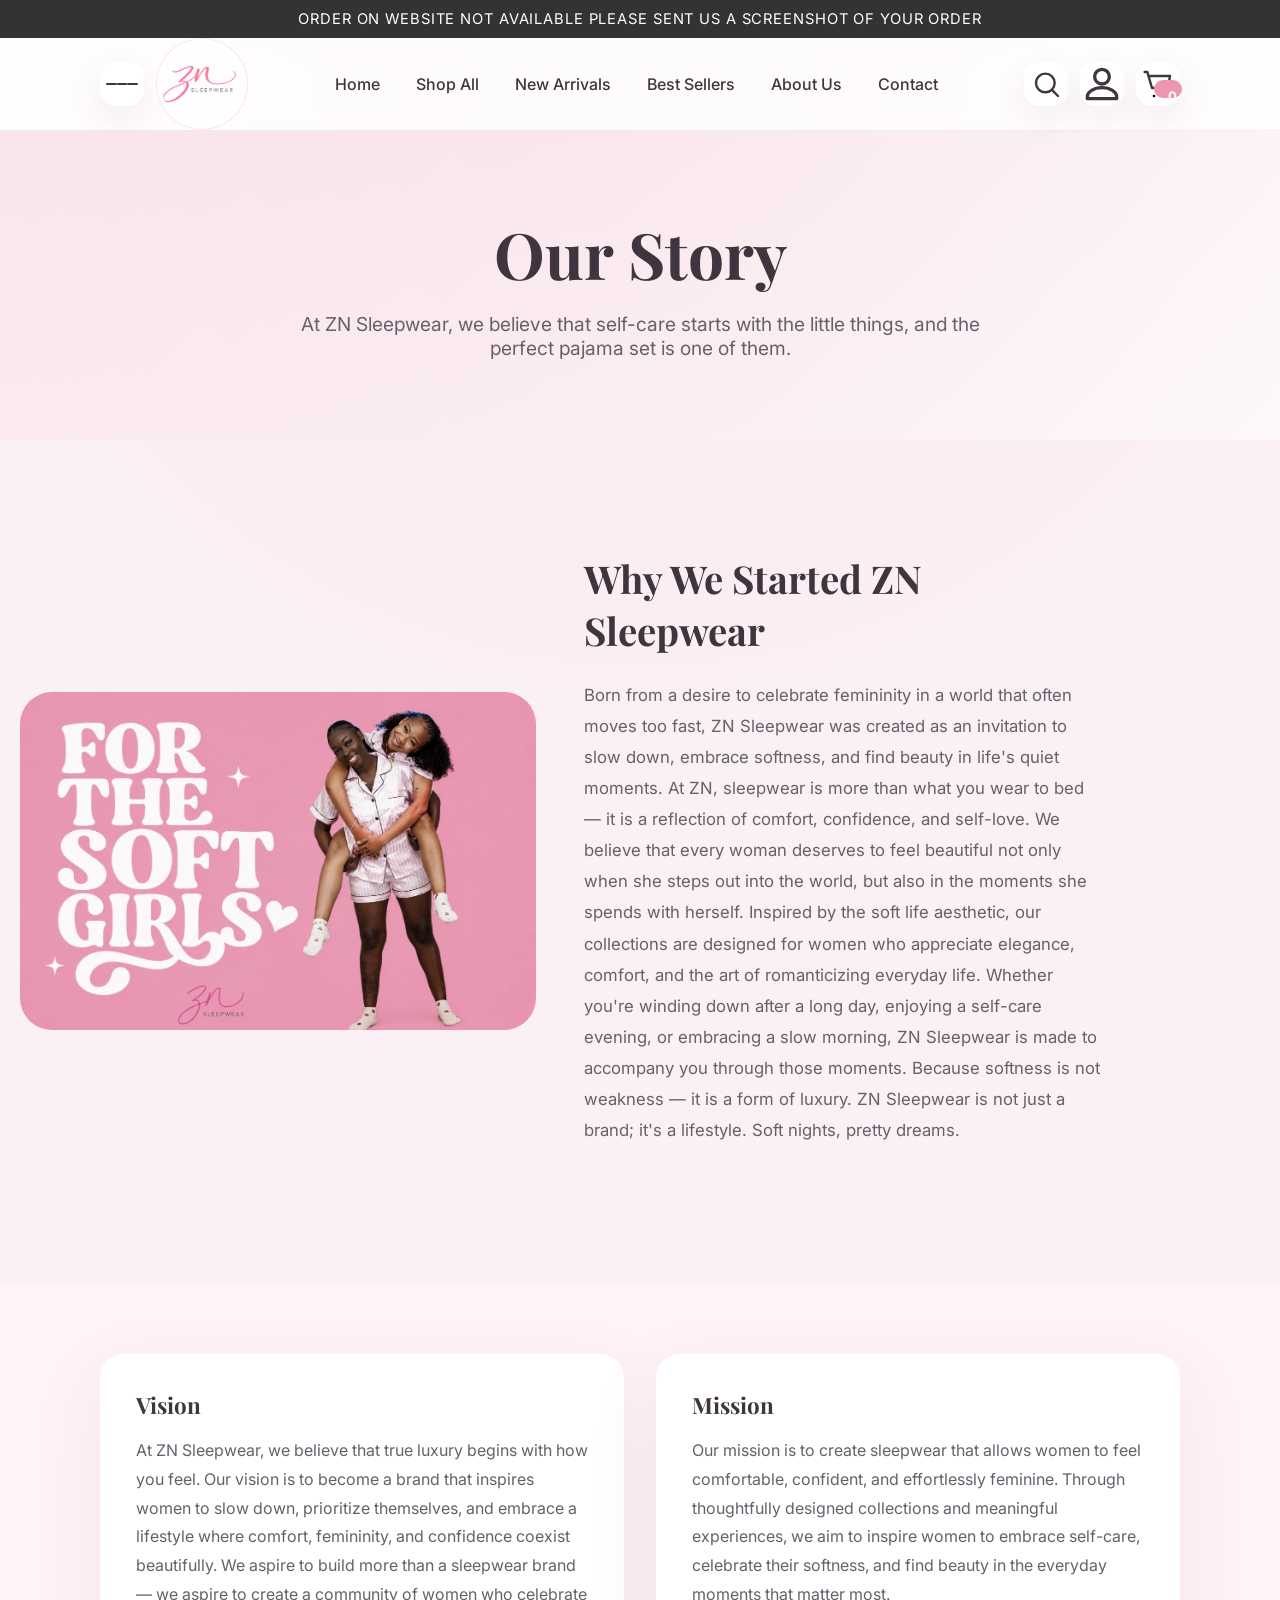
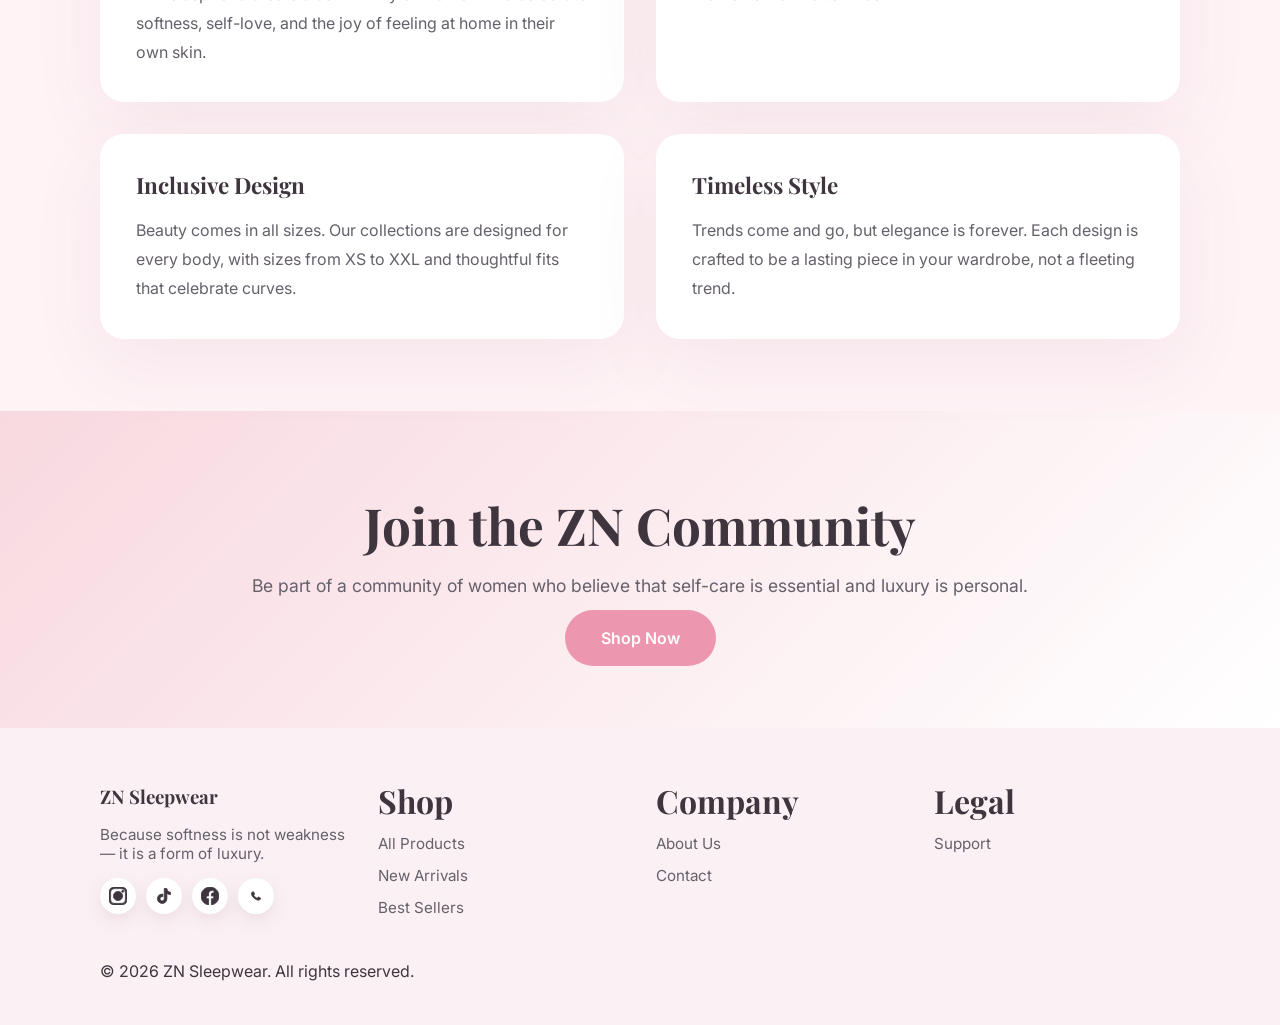
==== about.html @ 2f34e1ad "znsleepwear website" ====
<!doctype html>
<html lang="en">
<head>
  <meta charset="utf-8" />
  <meta name="viewport" content="width=device-width, initial-scale=1" />
  <meta name="description" content="Learn about ZN Sleepwear - luxury sleepwear brand dedicated to comfort, quality, and sustainability." />
  <title>About Us | ZN Sleepwear</title>
  <link rel="preconnect" href="https://fonts.googleapis.com" />
  <link rel="preconnect" href="https://fonts.gstatic.com" crossorigin />
  <link href="https://fonts.googleapis.com/css2?family=Inter:wght@400;500;600;700;800&family=Playfair+Display:wght@500;600;700&display=swap" rel="stylesheet" />
  <link rel="stylesheet" href="css/style.css" />
</head>
<body>
  <div class="announcement-bar">ORDER ON WEBSITE NOT AVAILABLE PLEASE SENT US A SCREENSHOT OF YOUR ORDER</div>

  <header class="site-header" id="header">
    <div class="container header-inner">
      <button class="icon-btn nav-toggle" id="navToggle" aria-label="Open menu">
        <span></span>
        <span></span>
        <span></span>
      </button>

      <a class="brand-link" href="index.html">
        <img class="brand-logo" src="img/our logo.jpg" alt="ZN Sleepwear" />
      </a>

      <nav class="desktop-nav" aria-label="Main navigation">
        <ul>
          <li><a href="index.html">Home</a></li>
          <li><a href="shop.html">Shop All</a></li>
          <li><a href="shop.html?category=new">New Arrivals</a></li>
          <li><a href="shop.html?category=best">Best Sellers</a></li>
          <li><a href="about.html">About Us</a></li>
          <li><a href="contact.html">Contact</a></li>
        </ul>
      </nav>

      <div class="header-actions">
        <button class="icon-btn search-toggle" id="searchToggle" aria-label="Search">
          <svg viewBox="0 0 24 24" aria-hidden="true"><path d="M21 21l-4.35-4.35m1.85-5.45a7 7 0 1 1-14 0 7 7 0 0 1 14 0Z" fill="none" stroke="currentColor" stroke-width="1.8" stroke-linecap="round" stroke-linejoin="round"/></svg>
        </button>
        <a class="icon-btn account-btn" href="#" aria-label="Account">
          <svg viewBox="0 0 24 24" aria-hidden="true"><path d="M12 12a4 4 0 1 0-4-4 4 4 0 0 0 4 4Zm0 2c-4.4 0-8 2.2-8 5v1h16v-1c0-2.8-3.6-5-8-5Z" fill="none" stroke="currentColor" stroke-width="1.8" stroke-linecap="round" stroke-linejoin="round"/></svg>
        </a>
        <button class="icon-btn cart-btn" id="cartToggle" aria-label="Cart">
          <svg viewBox="0 0 24 24" aria-hidden="true"><path d="M6 6h15l-1.5 9h-12L4 3H2" fill="none" stroke="currentColor" stroke-width="1.8" stroke-linecap="round" stroke-linejoin="round"/><circle cx="9" cy="21" r="1"/><circle cx="18" cy="21" r="1"/></svg>
          <span class="badge cart-count" id="cartCount">0</span>
        </button>
      </div>
    </div>

    <nav class="mobile-nav hidden" id="mobileNav">
      <ul>
        <li><a href="index.html">Home</a></li>
        <li><a href="shop.html">Shop All</a></li>
        <li><a href="shop.html?category=new">New Arrivals</a></li>
        <li><a href="shop.html?category=best">Best Sellers</a></li>
        <li><a href="about.html">About Us</a></li>
        <li><a href="contact.html">Contact</a></li>
      </ul>
    </nav>

    <div class="search-panel hidden" id="searchPanel">
      <div class="container search-box">
        <input type="search" id="searchInput" placeholder="Search pajamas, robes, sets..." aria-label="Search" />
        <div id="searchResults" class="search-results hidden"></div>
      </div>
    </div>
  </header>

  <main id="main">
    <section class="page-hero">
      <div class="container">
        <h1>Our Story</h1>
        <p>At ZN Sleepwear, we believe that self-care starts with the little things, and the perfect pajama set is one of them.</p>
      </div>
    </section>

    <section class="section">
      <div class="container about-large-grid">
        <div class="about-large-image">
          <img src="img/pj%20cover.jfif" alt="ZN Sleepwear collection" />
        </div>
        <div class="about-large-copy">
          <h2>Why We Started ZN Sleepwear</h2>
          <p>Born from a desire to celebrate femininity in a world that often moves too fast, ZN Sleepwear was created as an invitation to slow down, embrace softness, and find beauty in life's quiet moments.

At ZN, sleepwear is more than what you wear to bed — it is a reflection of comfort, confidence, and self-love. We believe that every woman deserves to feel beautiful not only when she steps out into the world, but also in the moments she spends with herself.

Inspired by the soft life aesthetic, our collections are designed for women who appreciate elegance, comfort, and the art of romanticizing everyday life. Whether you're winding down after a long day, enjoying a self-care evening, or embracing a slow morning, ZN Sleepwear is made to accompany you through those moments.

Because softness is not weakness — it is a form of luxury.

ZN Sleepwear is not just a brand; it's a lifestyle.

Soft nights, pretty dreams.
</p>
        </div>
      </div>
    </section>

    <section class="section section-alt">
      <div class="container">
        <div class="values-grid">
          <div class="value-card">
            <h3>Vision</h3>
            <p>At ZN Sleepwear, we believe that true luxury begins with how you feel.

Our vision is to become a brand that inspires women to slow down, prioritize themselves, and embrace a lifestyle where comfort, femininity, and confidence coexist beautifully.

We aspire to build more than a sleepwear brand — we aspire to create a community of women who celebrate softness, self-love, and the joy of feeling at home in their own skin.
</p>
          </div>
          <div class="value-card">
            <h3>Mission</h3>
            <p>Our mission is to create sleepwear that allows women to feel comfortable, confident, and effortlessly feminine.

Through thoughtfully designed collections and meaningful experiences, we aim to inspire women to embrace self-care, celebrate their softness, and find beauty in the everyday moments that matter most.</p>
          </div>
          <div class="value-card">
            <h3>Inclusive Design</h3>
            <p>Beauty comes in all sizes. Our collections are designed for every body, with sizes from XS to XXL and thoughtful fits that celebrate curves.</p>
          </div>
          <div class="value-card">
            <h3>Timeless Style</h3>
            <p>Trends come and go, but elegance is forever. Each design is crafted to be a lasting piece in your wardrobe, not a fleeting trend.</p>
          </div>
        </div>
      </div>
    </section>

    <section class="section cta-section">
      <div class="container">
        <h2>Join the ZN Community</h2>
        <p>Be part of a community of women who believe that self-care is essential and luxury is personal.</p>
        <a class="btn btn-primary btn-large" href="shop.html">Shop Now</a>
      </div>
    </section>
  </main>

  <footer class="site-footer">
    <div class="container footer-content">
      <div class="footer-grid">
        <div class="footer-col">
          <h3>ZN Sleepwear</h3>
          <p>Because softness is not weakness — it is a form of luxury.</p>
          <div class="social-links">
            <a href="https://www.instagram.com/znsleepwear.sr?utm_source=qr" target="_blank" rel="noopener noreferrer" aria-label="Instagram">
              <svg viewBox="0 0 24 24" aria-hidden="true"><path d="M12 2.163c3.204 0 3.584.012 4.85.07 3.252.148 4.771 1.691 4.919 4.919.058 1.265.069 1.645.069 4.849 0 3.205-.012 3.584-.069 4.849-.149 3.225-1.664 4.771-4.919 4.919-1.266.057-1.645.069-4.849.069-3.203 0-3.584-.012-4.849-.069-3.26-.149-4.771-1.699-4.919-4.92-.058-1.265-.07-1.644-.07-4.849 0-3.204.013-3.583.07-4.849.149-3.227 1.664-4.771 4.919-4.919 1.266-.057 1.645-.069 4.849-.069zm0-2.163c-3.259 0-3.667.014-4.947.072-4.358.2-6.78 2.618-6.98 6.98-.059 1.281-.073 1.689-.073 4.948 0 3.259.014 3.668.072 4.948.2 4.358 2.618 6.78 6.98 6.98 1.281.058 1.689.072 4.948.072 3.259 0 3.668-.014 4.948-.072 4.354-.2 6.782-2.618 6.979-6.98.059-1.28.073-1.689.073-4.948 0-3.259-.014-3.667-.072-4.947-.196-4.354-2.617-6.78-6.979-6.98-1.281-.059-1.69-.073-4.949-.073z"/><path d="M5.838 12a6.162 6.162 0 1 1 12.324 0 6.162 6.162 0 0 1-12.324 0zM12 16a4 4 0 1 1 0-8 4 4 0 0 1 0 8zm4.965-10.322a1.44 1.44 0 1 1 2.881.001 1.44 1.44 0 0 1-2.881-.001z"/></svg>
            </a>
            <a href="https://www.tiktok.com/@znsleepwear.sr?_r=1&_t=ZS-9739ihKT8hF" target="_blank" rel="noopener noreferrer" aria-label="TikTok">
              <svg viewBox="0 0 24 24" aria-hidden="true"><path d="M19.59 6.69a4.83 4.83 0 0 1-3.77-4.25V2h-3.45v13.67a2.89 2.89 0 0 1-5.1 1.82 2.89 2.89 0 0 1 2.31-4.64 2.88 2.88 0 0 1 .88.13V9.4a6.84 6.84 0 0 0-1-.05A6.33 6.33 0 0 0 5 20.1a6.34 6.34 0 0 0 10.86-4.43v-7a8.16 8.16 0 0 0 4.77 1.52v-3.4a4.85 4.85 0 0 1-.97-.09z"/></svg>
            </a>
            <a href="https://www.facebook.com/share/1GzpDMSLn6/?mibextid=wwXIfr" target="_blank" rel="noopener noreferrer" aria-label="Facebook">
              <svg viewBox="0 0 24 24" aria-hidden="true"><path d="M24 12.073c0-6.627-5.373-12-12-12s-12 5.373-12 12c0 5.99 4.388 10.954 10.125 11.854v-8.385H7.078v-3.47h3.047V9.43c0-3.007 1.792-4.669 4.533-4.669 1.312 0 2.686.235 2.686.235v2.953H15.83c-1.491 0-1.956.925-1.956 1.874v2.25h3.328l-.532 3.47h-2.796v8.385C19.612 23.027 24 18.062 24 12.073z"/></svg>
            </a>
            <a href="https://wa.me/5978715234" target="_blank" rel="noopener noreferrer" aria-label="WhatsApp">
              <svg viewBox="0 0 24 24" aria-hidden="true"><path d="M17.472 14.382c-.297-.149-1.758-.867-2.03-.967-.273-.099-.472-.149-.672.149-.198.297-.767.967-.94 1.166-.173.198-.347.223-.644.075-.297-.149-1.255-.462-2.39-1.475-.883-.788-1.48-1.761-1.653-2.059-.173-.297-.018-.458.13-.606.134-.133.297-.347.446-.52.149-.173.198-.297.298-.495.099-.198.05-.372-.025-.52-.075-.149-.672-1.612-.921-2.212-.242-.579-.487-.5-.672-.51l-.573-.01c-.198 0-.52.075-.792.372s-1.04 1.016-1.04 2.479 1.065 2.876 1.213 3.074c.149.198 2.095 3.2 5.077 4.487.709.306 1.262.489 1.693.626.712.227 1.36.195 1.872.118.572-.085 1.758-.719 2.006-1.413.248-.695.248-1.29.173-1.413-.074-.124-.272-.198-.57-.347z"/></svg>
            </a>
          </div>
        </div>

        <div class="footer-col">
          <h4>Shop</h4>
          <ul>
            <li><a href="shop.html">All Products</a></li>
            <li><a href="shop.html?category=new">New Arrivals</a></li>
            <li><a href="shop.html?category=best">Best Sellers</a></li>
          </ul>
        </div>

        <div class="footer-col">
          <h4>Company</h4>
          <ul>
            <li><a href="about.html">About Us</a></li>
            <li><a href="contact.html">Contact</a></li>
          </ul>
        </div>

        <div class="footer-col">
          <h4>Legal</h4>
          <ul>
            <li><a href="contact.html">Support</a></li>
          </ul>
        </div>
      </div>

      <div class="footer-divider"></div>

      <div class="footer-bottom">
        <p>&copy; 2026 ZN Sleepwear. All rights reserved.</p>
      </div>
    </div>
  </footer>

  <div class="cart-drawer hidden" id="cartDrawer">
    <div class="drawer-header">
      <h2>Your Bag</h2>
      <button class="icon-btn close-cart" id="closeCart" aria-label="Close">
        <svg viewBox="0 0 24 24"><path d="M18 6L6 18M6 6l12 12" stroke="currentColor" stroke-width="2" stroke-linecap="round"/></svg>
      </button>
    </div>
    <div class="drawer-body">
      <div id="cartItemsList" class="cart-items-list"></div>
    </div>
    <div class="drawer-footer">
      <div class="cart-summary">
        <div class="summary-row">
          <span>Subtotal</span>
          <strong id="cartSubtotal">$0.00</strong>
        </div>
        <div class="summary-row">
          <span>Shipping</span>
          <span>Calculated at checkout</span>
        </div>
      </div>
      <button class="btn btn-primary btn-block" id="checkoutBtn">Proceed to Checkout</button>
      <a class="btn btn-outline btn-block" href="shop.html">Continue Shopping</a>
    </div>
  </div>

  <div class="backdrop hidden" id="backdrop"></div>

  <script src="js/app.js" defer></script>
</body>
</html>
---- css/style.css ----
:root {
  --bg: #fbf1f4;
  --surface: #ffffff;
  --surface-soft: #fff3f6;
  --pink: #ed96af;
  --pink-soft: #f8d9e0;
  --gray: #66606b;
  --gray-soft: #a79da6;
  --text: #3f353f;
  --text-light: #5a5461;
  --border: rgba(151, 112, 124, 0.16);
  --shadow: 0 24px 72px rgba(124, 82, 97, 0.08);
  --radius: 28px;
}

* {
  box-sizing: border-box;
}

html {
  scroll-behavior: smooth;
}

body {
  margin: 0;
  font-family: 'Inter', system-ui, sans-serif;
  background: radial-gradient(circle at top, rgba(237, 150, 175, 0.12), transparent 30%), var(--bg);
  color: var(--text);
}

img {
  display: block;
  max-width: 100%;
}

a {
  color: inherit;
  text-decoration: none;
}

button,
input {
  font: inherit;
}

button {
  cursor: pointer;
}

.container {
  max-width: 1120px;
  margin: 0 auto;
  padding: 0 20px;
}

.announcement-bar {
  background: #333333;
  color: #ffffff;
  text-align: center;
  padding: 10px 0;
  font-size: 0.92rem;
  letter-spacing: 0.06em;
}

.site-header {
  position: sticky;
  top: 0;
  z-index: 30;
  background: rgba(255, 255, 255, 0.82);
  backdrop-filter: blur(18px);
  border-bottom: 1px solid rgba(151, 112, 124, 0.12);
}

.header-inner {
  display: flex;
  align-items: center;
  justify-content: space-between;
  gap: 12px;
  min-height: 76px;
}

.brand-link {
  display: inline-flex;
  align-items: center;
}

.brand-logo {
  width: 92px;
  height: auto;
  border-radius: 50%;
  border: 1px solid rgba(237, 150, 175, 0.25);
  padding: 4px;
  background: #fff;
}

.icon-btn {
  position: relative;
  border: none;
  background: rgba(255, 255, 255, 0.9);
  width: 44px;
  height: 44px;
  border-radius: 16px;
  color: var(--text);
  display: inline-flex;
  align-items: center;
  justify-content: center;
  box-shadow: 0 14px 30px rgba(124, 82, 97, 0.08);
  transition: transform 180ms ease, background 180ms ease;
}

.icon-btn:hover,
.icon-btn:focus-visible {
  transform: translateY(-1px);
  background: #fff;
}

.nav-toggle span {
  display: block;
  width: 22px;
  height: 2px;
  background: var(--text);
  border-radius: 999px;
}

.header-actions {
  display: flex;
  align-items: center;
  gap: 12px;
}

.cart-count {
  position: absolute;
  top: 6px;
  right: 6px;
  min-width: 18px;
  height: 18px;
  border-radius: 999px;
  background: var(--pink);
  color: #fff;
  font-size: 0.75rem;
  font-weight: 700;
  display: grid;
  place-items: center;
}

.mobile-nav,
.search-panel {
  background: #fff;
  border-bottom: 1px solid rgba(151, 112, 124, 0.12);
}

.mobile-nav ul,
.footer-grid ul {
  list-style: none;
  margin: 0;
  padding: 0;
}

.mobile-nav li {
  border-top: 1px solid rgba(151, 112, 124, 0.1);
}

.mobile-nav a {
  display: block;
  padding: 18px 20px;
  font-weight: 600;
  color: var(--text);
}

.search-box {
  padding: 18px 0;
}

.search-box input {
  width: 100%;
  border-radius: 16px;
  border: 1px solid rgba(151, 112, 124, 0.18);
  padding: 14px 18px;
  background: #fff;
  color: var(--text);
  box-shadow: inset 0 2px 8px rgba(124, 82, 97, 0.05);
}

.hero {
  position: relative;
  min-height: 88vh;
  display: flex;
  align-items: flex-end;
  justify-content: center;
  overflow: hidden;
  padding: 40px 0 28px;
}

.hero-image {
  position: absolute;
  inset: 0;
  width: 100%;
  height: 100%;
  object-fit: cover;
  filter: saturate(0.95) brightness(0.95);
}

.hero-overlay {
  position: absolute;
  inset: 0;
  background: linear-gradient(180deg, rgba(255, 255, 255, 0.14), rgba(255, 255, 255, 0.93) 60%);
}

.hero-copy {
  position: relative;
  z-index: 2;
  width: min(760px, 100%);
  padding: 44px 32px;
  border-radius: 32px;
  background: rgba(255, 255, 255, 0.82);
  backdrop-filter: blur(18px);
  box-shadow: var(--shadow);
}

.eyebrow {
  display: inline-flex;
  text-transform: uppercase;
  letter-spacing: 0.24em;
  font-size: 0.78rem;
  color: var(--pink);
  margin-bottom: 16px;
}

.hero-copy h1 {
  margin: 0;
  font-family: 'Playfair Display', serif;
  font-size: clamp(3rem, 6vw, 5.2rem);
  line-height: 0.95;
  letter-spacing: -0.04em;
  color: #3c2f3e;
}

.hero-copy p {
  margin: 22px 0 28px;
  max-width: 58ch;
  font-size: 1.05rem;
  color: var(--gray);
  line-height: 1.75;
}

.btn,
.pill {
  border: none;
  border-radius: 999px;
  padding: 14px 22px;
  font-weight: 600;
  transition: transform 180ms ease, background 180ms ease, color 180ms ease;
}

.btn:hover,
.pill:hover,
.btn:focus-visible,
.pill:focus-visible {
  transform: translateY(-1px);
}

.btn-primary {
  background: var(--pink);
  color: #fff;
}

.btn-outline {
  background: rgba(237, 150, 175, 0.1);
  color: var(--text);
}

.section {
  padding: 72px 0;
}

.section-alt {
  background: var(--surface-soft);
}

.section-header {
  display: flex;
  align-items: flex-end;
  justify-content: space-between;
  gap: 16px;
  margin-bottom: 28px;
}

.section-label {
  margin: 0 0 8px;
  color: var(--pink);
  font-size: 0.95rem;
  letter-spacing: 0.18em;
  text-transform: uppercase;
}

.section-header h2,
.about-copy h2,
.footer-grid h4 {
  margin: 0;
  font-family: 'Playfair Display', serif;
  font-size: clamp(2rem, 2.5vw, 3rem);
  line-height: 1.05;
}

.section-header .filters {
  display: flex;
  flex-wrap: wrap;
  gap: 12px;
}

.pill {
  background: #fff;
  color: var(--text);
  border: 1px solid rgba(151, 112, 124, 0.14);
  box-shadow: 0 14px 28px rgba(151, 112, 124, 0.08);
}

.pill.active,
.pill:hover {
  background: var(--pink);
  color: #fff;
}

.product-grid {
  display: grid;
  grid-template-columns: repeat(2, minmax(0, 1fr));
  gap: 20px;
}

.product-card {
  background: var(--surface);
  border-radius: 28px;
  overflow: hidden;
  box-shadow: var(--shadow);
  position: relative;
  transition: transform 220ms ease, box-shadow 220ms ease;
}

.product-card:hover {
  transform: translateY(-4px);
}

.product-image {
  position: relative;
  overflow: hidden;
}

.product-image img {
  width: 100%;
  height: 70vh;
  object-fit: cover;
  transition: transform 320ms ease;
}

.product-img-clickable {
  cursor: pointer;
}

@media (max-width: 767px) {
  .product-image img {
    height: 320px;
  }
}

.product-card:hover .product-image img {
  transform: scale(1.03);
}

.badge {
  position: absolute;
  top: 18px;
  left: 18px;
  background: var(--pink);
  color: #fff;
  padding: 8px 14px;
  border-radius: 999px;
  font-size: 0.82rem;
  font-weight: 700;
}

.product-copy {
  padding: 24px;
}

.product-copy h3 {
  margin: 0 0 10px;
  font-size: 1.15rem;
  color: #3f353f;
}

.product-copy .price {
  margin: 0 0 18px;
  font-size: 1rem;
  color: var(--gray);
  font-weight: 600;
}

.product-actions {
  display: flex;
  align-items: center;
  justify-content: space-between;
  gap: 12px;
}

.product-actions .btn {
  flex: 1;
}

.wishlist-btn {
  background: rgba(237, 150, 175, 0.1);
  color: var(--pink);
  width: 48px;
  height: 48px;
  display: grid;
  place-items: center;
}

.wishlist-btn.active {
  background: var(--pink);
  color: #fff;
}

.about-section {
  padding-top: 48px;
}

.about-grid {
  display: grid;
  grid-template-columns: 1.2fr 1fr;
  gap: 28px;
  align-items: center;
}

.about-media img {
  width: 100%;
  border-radius: 32px;
  height: 100%;
  object-fit: cover;
}

.about-copy p {
  font-size: 1.05rem;
  color: var(--gray);
  line-height: 1.85;
  max-width: 48rem;
  margin: 20px 0 28px;
}

.reviews-section {
  padding-bottom: 42px;
}

.review-card {
  background: var(--surface);
  border-radius: 32px;
  padding: 36px;
  box-shadow: var(--shadow);
  max-width: 900px;
  margin: 0 auto;
}

.review-stars {
  display: flex;
  gap: 6px;
  margin-bottom: 22px;
}

.review-stars svg {
  width: 20px;
  height: 20px;
  color: var(--pink);
}

.review-card p {
  margin: 0 0 30px;
  font-size: 1.05rem;
  color: var(--gray);
  line-height: 1.9;
}

.reviewer-meta {
  display: flex;
  align-items: center;
  gap: 16px;
}

.reviewer-photo {
  width: 66px;
  height: 66px;
  border-radius: 50%;
  background: linear-gradient(135deg, rgba(237, 150, 175, 0.2), rgba(255, 255, 255, 0.4));
  overflow: hidden;
}

.reviewer-photo::before {
  content: '';
  display: block;
  width: 100%;
  height: 100%;
  background-image: url('img/pj%20cover.jfif');
  background-size: cover;
  background-position: center;
}

.reviewer-meta strong {
  display: block;
  color: #3f353f;
}

.reviewer-meta span {
  color: var(--gray);
  font-size: 0.95rem;
}

.review-controls {
  display: flex;
  justify-content: flex-end;
  margin-top: 26px;
  gap: 12px;
}

.newsletter-section {
  background: var(--pink-soft);
}

.newsletter-panel {
  display: grid;
  gap: 24px;
  padding: 48px 0;
}

.newsletter-panel h2 {
  font-size: clamp(2rem, 3vw, 3rem);
}

.newsletter-form {
  display: grid;
  grid-template-columns: minmax(0, 1fr) auto;
  gap: 14px;
}

.newsletter-form input {
  border-radius: 18px;
  border: 1px solid rgba(151, 112, 124, 0.18);
  padding: 16px 18px;
  background: #fff;
  color: var(--text);
}

.site-footer {
  padding: 56px 0 28px;
}

.footer-grid {
  display: grid;
  grid-template-columns: repeat(4, minmax(0, 1fr));
  gap: 32px;
  margin-bottom: 32px;
}

.site-footer h3,
.site-footer h4 {
  margin: 0 0 16px;
  font-family: 'Playfair Display', serif;
}

.footer-grid p,
.footer-grid a {
  color: var(--gray);
  font-size: 0.95rem;
}

.footer-grid li {
  margin-bottom: 12px;
}

.footer-note {
  color: var(--gray-soft);
  text-align: center;
  font-size: 0.93rem;
}

.cart-drawer {
  position: fixed;
  top: 0;
  right: 0;
  width: min(360px, 100%);
  height: 100%;
  background: #fff;
  box-shadow: -24px 0 80px rgba(124, 82, 97, 0.18);
  transform: translateX(110%);
  transition: transform 260ms ease;
  display: flex;
  flex-direction: column;
  z-index: 40;
  padding: 28px;
}

.cart-drawer.open {
  transform: translateX(0);
}

.drawer-backdrop {
  position: fixed;
  inset: 0;
  background: rgba(0, 0, 0, 0.32);
  opacity: 0;
  pointer-events: none;
  transition: opacity 220ms ease;
  z-index: 35;
}

.drawer-backdrop.open {
  opacity: 1;
  pointer-events: all;
}

.drawer-header {
  display: flex;
  align-items: start;
  justify-content: space-between;
  gap: 12px;
}

.drawer-header .eyebrow {
  margin: 0 0 4px;
}

.drawer-body {
  flex: 1;
  margin-top: 24px;
  overflow-y: auto;
}

.cart-item {
  display: grid;
  grid-template-columns: auto 1fr;
  gap: 16px;
  align-items: center;
  padding: 16px 0;
  border-bottom: 1px solid rgba(151, 112, 124, 0.12);
}

.cart-item:last-child {
  border-bottom: none;
}

.cart-item img {
  width: 84px;
  height: 84px;
  object-fit: cover;
  border-radius: 18px;
}

.item-details {
  display: grid;
  gap: 8px;
}

.item-details strong {
  display: block;
}

.item-meta {
  color: var(--gray);
  font-size: 0.95rem;
}

.drawer-total {
  display: flex;
  align-items: center;
  justify-content: space-between;
  margin-bottom: 20px;
}

.drawer-footer {
  border-top: 1px solid rgba(151, 112, 124, 0.12);
  padding-top: 20px;
}

.hidden {
  display: none !important;
}

.sr-only {
  position: absolute;
  width: 1px;
  height: 1px;
  padding: 0;
  margin: -1px;
  overflow: hidden;
  clip: rect(0, 0, 0, 0);
  white-space: nowrap;
  border: 0;
}

/* Desktop Navigation */
.desktop-nav {
  display: flex;
  gap: 36px;
  margin: 0 auto;
}

.desktop-nav ul {
  display: flex;
  gap: 36px;
  list-style: none;
  margin: 0;
  padding: 0;
}

.desktop-nav a {
  font-weight: 500;
  color: var(--text);
  transition: color 200ms ease;
}

.desktop-nav a:hover {
  color: var(--pink);
}

/* Mobile Navigation */
.mobile-nav {
  background: white;
  padding: 0;
  border-top: 1px solid var(--border);
}

.mobile-nav ul {
  list-style: none;
  padding: 0;
  margin: 0;
}

.mobile-nav li {
  border-bottom: 1px solid rgba(151, 112, 124, 0.1);
}

.mobile-nav a {
  display: block;
  padding: 16px 20px;
  font-weight: 600;
  color: var(--text);
  transition: background 200ms ease;
}

.mobile-nav a:active {
  background: rgba(237, 150, 175, 0.1);
}

/* Search Results */
.search-results {
  position: absolute;
  top: 100%;
  left: 0;
  right: 0;
  background: white;
  border-radius: 0 0 16px 16px;
  padding: 16px 0;
  z-index: 40;
  max-height: 400px;
  overflow-y: auto;
}

.search-result-item {
  padding: 12px 18px;
  cursor: pointer;
  transition: background 200ms ease;
}

.search-result-item:hover {
  background: var(--surface-soft);
}

.search-result-item strong {
  display: block;
  color: var(--text);
}

.search-result-item span {
  font-size: 0.9rem;
  color: var(--gray-soft);
}

/* Shop Page */
.shop-header {
  padding: 60px 0 40px;
  text-align: center;
}

.shop-header h1 {
  font-family: 'Playfair Display', serif;
  font-size: clamp(2.5rem, 4vw, 3.5rem);
  margin: 0 0 16px;
  color: var(--text);
}

.shop-header p {
  font-size: 1.1rem;
  color: var(--gray);
  max-width: 600px;
  margin: 0 auto;
}

.shop-section {
  padding: 48px 0;
}

.shop-section .container {
  max-width: none;
  width: 100%;
  padding: 0 20px;
}

.shop-grid {
  display: grid;
  grid-template-columns: 1fr;
  gap: 40px;
}

.shop-sidebar {
  display: none;
}

.filter-group {
  margin-bottom: 32px;
}

.filter-group h3 {
  font-size: 1rem;
  font-weight: 700;
  margin: 0 0 16px;
  color: var(--text);
}

.filter-option {
  margin-bottom: 12px;
}

.filter-option label {
  display: flex;
  align-items: center;
  gap: 10px;
  cursor: pointer;
  transition: color 200ms ease;
}

.filter-option label:hover {
  color: var(--pink);
}

.filter-option input {
  width: 18px;
  height: 18px;
  cursor: pointer;
}

#sortSelect {
  width: 100%;
  padding: 10px 12px;
  border: 1px solid var(--border);
  border-radius: 12px;
  background: white;
  color: var(--text);
  cursor: pointer;
}

.shop-content {
  min-height: 400px;
}

.shop-toolbar {
  display: flex;
  justify-content: space-between;
  align-items: center;
  margin-bottom: 24px;
  padding-bottom: 16px;
  border-bottom: 1px solid var(--border);
}

/* Product Grid - Responsive */
@media (min-width: 1200px) {
  .product-grid {
    grid-template-columns: repeat(4, minmax(0, 1fr));
  }
}

@media (min-width: 992px) and (max-width: 1199px) {
  .product-grid {
    grid-template-columns: repeat(3, minmax(0, 1fr));
  }
}

@media (max-width: 991px) {
  .product-grid {
    grid-template-columns: repeat(2, minmax(0, 1fr));
  }
}

/* Modal */
.modal {
  position: fixed;
  inset: 0;
  background: rgba(0, 0, 0, 0.4);
  display: flex;
  align-items: center;
  justify-content: center;
  z-index: 50;
  padding: 20px;
}

.modal.hidden {
  display: none;
}

.modal-content {
  background: white;
  border-radius: 32px;
  max-width: 900px;
  max-height: 90vh;
  overflow-y: auto;
  position: relative;
  padding: 40px;
}

.modal-close {
  position: absolute;
  top: 20px;
  right: 20px;
  width: 40px;
  height: 40px;
  border: none;
  background: rgba(237, 150, 175, 0.1);
  border-radius: 50%;
  color: var(--text);
  font-size: 24px;
  cursor: pointer;
  transition: background 200ms ease;
}

.modal-close:hover {
  background: rgba(237, 150, 175, 0.2);
}

/* Lightbox */
.lightbox {
  position: fixed;
  inset: 0;
  display: flex;
  align-items: center;
  justify-content: center;
  z-index: 60;
  padding: 20px;
}

.lightbox.hidden {
  display: none;
}

.lightbox-content {
  position: relative;
  max-width: 95vw;
  max-height: 95vh;
  display: flex;
  align-items: center;
  justify-content: center;
  gap: 20px;
}

.lightbox-content img {
  max-width: 100%;
  max-height: 95vh;
  object-fit: contain;
  border-radius: 16px;
  box-shadow: 0 40px 120px rgba(124, 82, 97, 0.2);
}

.lightbox-nav-btn {
  position: absolute;
  top: 50%;
  transform: translateY(-50%);
  width: 50px;
  height: 50px;
  border: none;
  background: rgba(255, 255, 255, 0.9);
  border-radius: 50%;
  color: #333;
  font-size: 28px;
  cursor: pointer;
  display: flex;
  align-items: center;
  justify-content: center;
  transition: all 200ms ease;
  z-index: 61;
  box-shadow: 0 4px 12px rgba(0, 0, 0, 0.15);
}

.lightbox-nav-btn:hover {
  background: #fff;
  transform: translateY(-50%) scale(1.1);
}

.lightbox-prev {
  left: 20px;
}

.lightbox-next {
  right: 20px;
}

.lightbox-counter {
  position: absolute;
  bottom: 30px;
  left: 50%;
  transform: translateX(-50%);
  background: rgba(0, 0, 0, 0.6);
  color: #fff;
  padding: 8px 16px;
  border-radius: 20px;
  font-size: 0.9rem;
  font-weight: 600;
  z-index: 61;
}

.lightbox-close {
  position: absolute;
  top: 20px;
  right: 20px;
  width: 50px;
  height: 50px;
  border: none;
  background: rgba(255, 255, 255, 0.95);
  border-radius: 50%;
  color: #333;
  font-size: 32px;
  cursor: pointer;
  display: flex;
  align-items: center;
  justify-content: center;
  transition: all 200ms ease;
  z-index: 61;
  box-shadow: 0 4px 12px rgba(0, 0, 0, 0.15);
}

.lightbox-close:hover {
  background: #fff;
  transform: scale(1.1);
}

#lightboxBackdrop {
  position: fixed;
  inset: 0;
  background: rgba(0, 0, 0, 0.8);
  z-index: 59;
}

#lightboxBackdrop.hidden {
  display: none;
}


.product-modal-inner {
  display: grid;
  grid-template-columns: 1fr 1fr;
  gap: 40px;
}

.product-modal-gallery {
  display: flex;
  flex-direction: column;
  gap: 12px;
}

.product-modal-image {
  width: 100%;
  height: 400px;
  object-fit: cover;
  border-radius: 16px;
}

.product-modal-thumbs {
  display: flex;
  gap: 8px;
}

.product-modal-thumb {
  width: 80px;
  height: 80px;
  object-fit: cover;
  border-radius: 12px;
  cursor: pointer;
  opacity: 0.6;
  transition: opacity 200ms ease;
}

.product-modal-thumb.active {
  opacity: 1;
  border: 2px solid var(--pink);
}

.product-modal-details h2 {
  font-family: 'Playfair Display', serif;
  font-size: 2rem;
  margin: 0 0 16px;
  color: var(--text);
}

.product-modal-price {
  font-size: 1.5rem;
  font-weight: 700;
  color: var(--text);
  margin-bottom: 24px;
}

.product-modal-description {
  color: var(--gray);
  line-height: 1.8;
  margin-bottom: 24px;
}

.size-selector {
  margin-bottom: 24px;
}

.size-selector h3 {
  font-weight: 600;
  margin-bottom: 12px;
  color: var(--text);
}

.size-grid {
  display: grid;
  grid-template-columns: repeat(3, 1fr);
  gap: 10px;
}

.size-option {
  padding: 12px;
  text-align: center;
  border: 1px solid var(--border);
  border-radius: 12px;
  cursor: pointer;
  transition: all 200ms ease;
}

.size-option:hover {
  border-color: var(--pink);
}

.size-option.selected {
  background: var(--pink);
  color: white;
  border-color: var(--pink);
}

.quantity-selector {
  display: flex;
  gap: 12px;
  margin-bottom: 24px;
}

.qty-btn {
  width: 36px;
  height: 36px;
  border: 1px solid var(--border);
  background: white;
  border-radius: 8px;
  cursor: pointer;
}

.qty-input {
  flex: 1;
  text-align: center;
  border: 1px solid var(--border);
  border-radius: 8px;
  padding: 8px;
}

.modal-actions {
  display: grid;
  gap: 12px;
}

.btn-block {
  width: 100%;
}

/* About Page */
.page-hero {
  padding: 80px 20px;
  text-align: center;
  background: linear-gradient(135deg, rgba(237, 150, 175, 0.1), rgba(255, 255, 255, 0.5));
}

.page-hero h1 {
  font-family: 'Playfair Display', serif;
  font-size: clamp(2.5rem, 5vw, 4rem);
  margin: 0 0 16px;
  color: var(--text);
}

.page-hero p {
  font-size: 1.2rem;
  color: var(--gray);
  max-width: 700px;
  margin: 0 auto;
}

.about-large-grid {
  display: grid;
  grid-template-columns: 1fr 1fr;
  gap: 48px;
  align-items: center;
  margin: 40px 0;
}

.about-large-image {
  overflow: hidden;
  border-radius: 32px;
  max-height: 500px;
}

.about-large-image img {
  width: 100%;
  height: 100%;
  object-fit: cover;
}

.about-large-copy h2 {
  font-family: 'Playfair Display', serif;
  font-size: clamp(2rem, 3vw, 2.8rem);
  margin: 0 0 24px;
  color: var(--text);
}

.about-large-copy p {
  font-size: 1.05rem;
  color: var(--gray);
  line-height: 1.85;
  margin: 0 0 24px;
}

.about-reverse {
  grid-template-columns: 1fr 1fr;
}

.about-reverse .about-large-image {
  order: 2;
}

.about-reverse .about-large-copy {
  order: 1;
}

.values-grid {
  display: grid;
  grid-template-columns: repeat(2, 1fr);
  gap: 32px;
}

.value-card {
  padding: 36px;
  background: white;
  border-radius: 24px;
  box-shadow: var(--shadow);
}

.value-card h3 {
  font-family: 'Playfair Display', serif;
  font-size: 1.4rem;
  margin: 0 0 16px;
  color: var(--text);
}

.value-card p {
  color: var(--gray);
  line-height: 1.8;
  margin: 0;
}

.features-list {
  list-style: none;
  padding: 0;
  margin: 24px 0;
}

.features-list li {
  padding: 10px 0 10px 28px;
  position: relative;
  color: var(--text);
}

.features-list li::before {
  content: '✓';
  position: absolute;
  left: 0;
  color: var(--pink);
  font-weight: bold;
}

.checklist {
  list-style: none;
  padding: 0;
  margin: 24px 0;
}

.checklist li {
  padding: 12px 0 12px 32px;
  position: relative;
  color: var(--gray);
}

.checklist li::before {
  content: '✓';
  position: absolute;
  left: 0;
  color: var(--pink);
  font-weight: 700;
  font-size: 1.2rem;
}

.cta-section {
  text-align: center;
  background: linear-gradient(135deg, var(--pink-soft), white);
  padding: 80px 20px !important;
}

.cta-section h2 {
  font-family: 'Playfair Display', serif;
  font-size: clamp(2rem, 4vw, 3.2rem);
  margin: 0 0 16px;
}

.cta-section p {
  font-size: 1.1rem;
  color: var(--gray);
  margin: 0 0 32px;
}

.btn-large {
  padding: 18px 36px;
  font-size: 1rem;
}

/* Contact Page */
.contact-grid {
  display: grid;
  grid-template-columns: 1fr 1fr;
  gap: 48px;
  margin: 48px 0;
}

.contact-form-wrapper h2 {
  font-family: 'Playfair Display', serif;
  font-size: 2rem;
  margin: 0 0 28px;
  color: var(--text);
}

.contact-form {
  display: flex;
  flex-direction: column;
  gap: 24px;
}

.form-group {
  display: flex;
  flex-direction: column;
}

.form-group label {
  font-weight: 600;
  margin-bottom: 8px;
  color: var(--text);
}

.form-group input,
.form-group textarea {
  padding: 12px 16px;
  border: 1px solid var(--border);
  border-radius: 12px;
  background: white;
  color: var(--text);
  font-size: 1rem;
  transition: border-color 200ms ease;
}

.form-group input:focus,
.form-group textarea:focus {
  outline: none;
  border-color: var(--pink);
  box-shadow: 0 0 0 3px rgba(237, 150, 175, 0.1);
}

.contact-info {
  display: flex;
  flex-direction: column;
  gap: 32px;
}

.info-card {
  padding: 28px;
  background: var(--surface-soft);
  border-radius: 24px;
}

.info-card h3 {
  font-family: 'Playfair Display', serif;
  font-size: 1.3rem;
  margin: 0 0 12px;
  color: var(--text);
}

.info-card p {
  margin: 8px 0;
  color: var(--gray);
}

.info-card a {
  color: var(--pink);
  font-weight: 600;
  transition: opacity 200ms ease;
}

.info-card a:hover {
  opacity: 0.8;
}

.text-small {
  font-size: 0.9rem;
}

.social-links {
  display: flex;
  flex-wrap: wrap;
  gap: 10px;
  align-items: center;
}

.social-links a {
  width: 36px;
  height: 36px;
  display: flex;
  align-items: center;
  justify-content: center;
  background: white;
  border-radius: 50%;
  transition: all 200ms ease;
  color: var(--text);
  box-shadow: 0 6px 18px rgba(124, 82, 97, 0.12);
}

.social-links a:hover {
  background: var(--pink);
  color: white;
  transform: translateY(-1px);
}

.social-links a svg {
  width: 18px;
  height: 18px;
}

.social-links a svg path,
.social-links a svg circle,
.social-links a svg rect {
  fill: currentColor;
  stroke: currentColor;
}

.social-icon:hover {
  background: var(--pink);
  color: white;
}

.social-icon svg {
  width: 20px;
  height: 20px;
  stroke: currentColor;
}

/* FAQ Section */
.faq-section {
  padding-bottom: 80px !important;
}

.faq-section h2 {
  font-family: 'Playfair Display', serif;
  font-size: clamp(2rem, 3vw, 2.8rem);
  text-align: center;
  margin-bottom: 48px;
  color: var(--text);
}

.faq-grid {
  display: grid;
  grid-template-columns: repeat(2, 1fr);
  gap: 32px;
}

.faq-item {
  padding: 28px;
  background: white;
  border-radius: 24px;
  box-shadow: var(--shadow);
}

.faq-item h4 {
  font-family: 'Playfair Display', serif;
  font-size: 1.15rem;
  margin: 0 0 12px;
  color: var(--text);
}

.faq-item p {
  color: var(--gray);
  line-height: 1.8;
  margin: 0;
}

/* Cart Drawer */
.cart-drawer.hidden {
  display: none;
}

.backdrop.hidden {
  display: none;
}

.backdrop.open {
  opacity: 1;
  pointer-events: all;
}

.cart-drawer.hidden {
  z-index: -1;
}

.cart-items-list {
  display: flex;
  flex-direction: column;
  gap: 20px;
}

.cart-item {
  display: grid;
  grid-template-columns: 80px 1fr;
  gap: 16px;
  padding: 16px 0;
  border-bottom: 1px solid var(--border);
}

.cart-item:last-child {
  border-bottom: none;
}

.cart-item img {
  width: 80px;
  height: 80px;
  object-fit: cover;
  border-radius: 12px;
}

.cart-item-details {
  display: flex;
  flex-direction: column;
  justify-content: space-between;
}

.cart-controls {
  display: flex;
  gap: 8px;
  margin-top: 8px;
}

.cart-controls button {
  width: 28px;
  height: 28px;
  border: 1px solid var(--border);
  background: white;
  border-radius: 6px;
  cursor: pointer;
}

.cart-summary {
  margin-bottom: 20px;
  padding-bottom: 20px;
  border-bottom: 1px solid var(--border);
}

.summary-row {
  display: flex;
  justify-content: space-between;
  margin-bottom: 8px;
  color: var(--gray);
}

.cart-empty {
  text-align: center;
  padding: 40px 20px;
  color: var(--gray);
}

/* Responsive */
@media (max-width: 1024px) {
  .desktop-nav {
    display: none;
  }

  .product-grid {
    grid-template-columns: repeat(3, 1fr);
  }

  .shop-grid {
    grid-template-columns: 1fr;
  }

  .shop-sidebar {
    position: static;
    display: grid;
    grid-template-columns: repeat(2, 1fr);
    gap: 20px;
  }

  .contact-grid {
    grid-template-columns: 1fr;
  }

  .about-large-grid {
    grid-template-columns: 1fr;
  }

  .about-reverse .about-large-image {
    order: 1;
  }

  .about-reverse .about-large-copy {
    order: 2;
  }

  .values-grid {
    grid-template-columns: 1fr;
  }

  .footer-grid {
    grid-template-columns: repeat(2, 1fr);
  }

  .product-modal-inner {
    grid-template-columns: 1fr;
  }

  .faq-grid {
    grid-template-columns: 1fr;
  }
}

@media (max-width: 768px) {
  .mobile-nav {
    display: block;
  }

  .desktop-nav {
    display: none;
  }

  .nav-toggle {
    display: block !important;
  }

  .product-grid {
    grid-template-columns: repeat(2, 1fr);
    gap: 16px;
  }

  .product-image img {
    height: 240px;
  }

  .product-modal-gallery {
    margin-bottom: 24px;
  }

  .size-grid {
    grid-template-columns: repeat(2, 1fr);
  }

  .shop-sidebar {
    display: none;
  }

  .modal-content {
    padding: 20px;
  }

  .newsletter-form {
    grid-template-columns: 1fr;
  }

  .footer-grid {
    grid-template-columns: 1fr;
  }
}
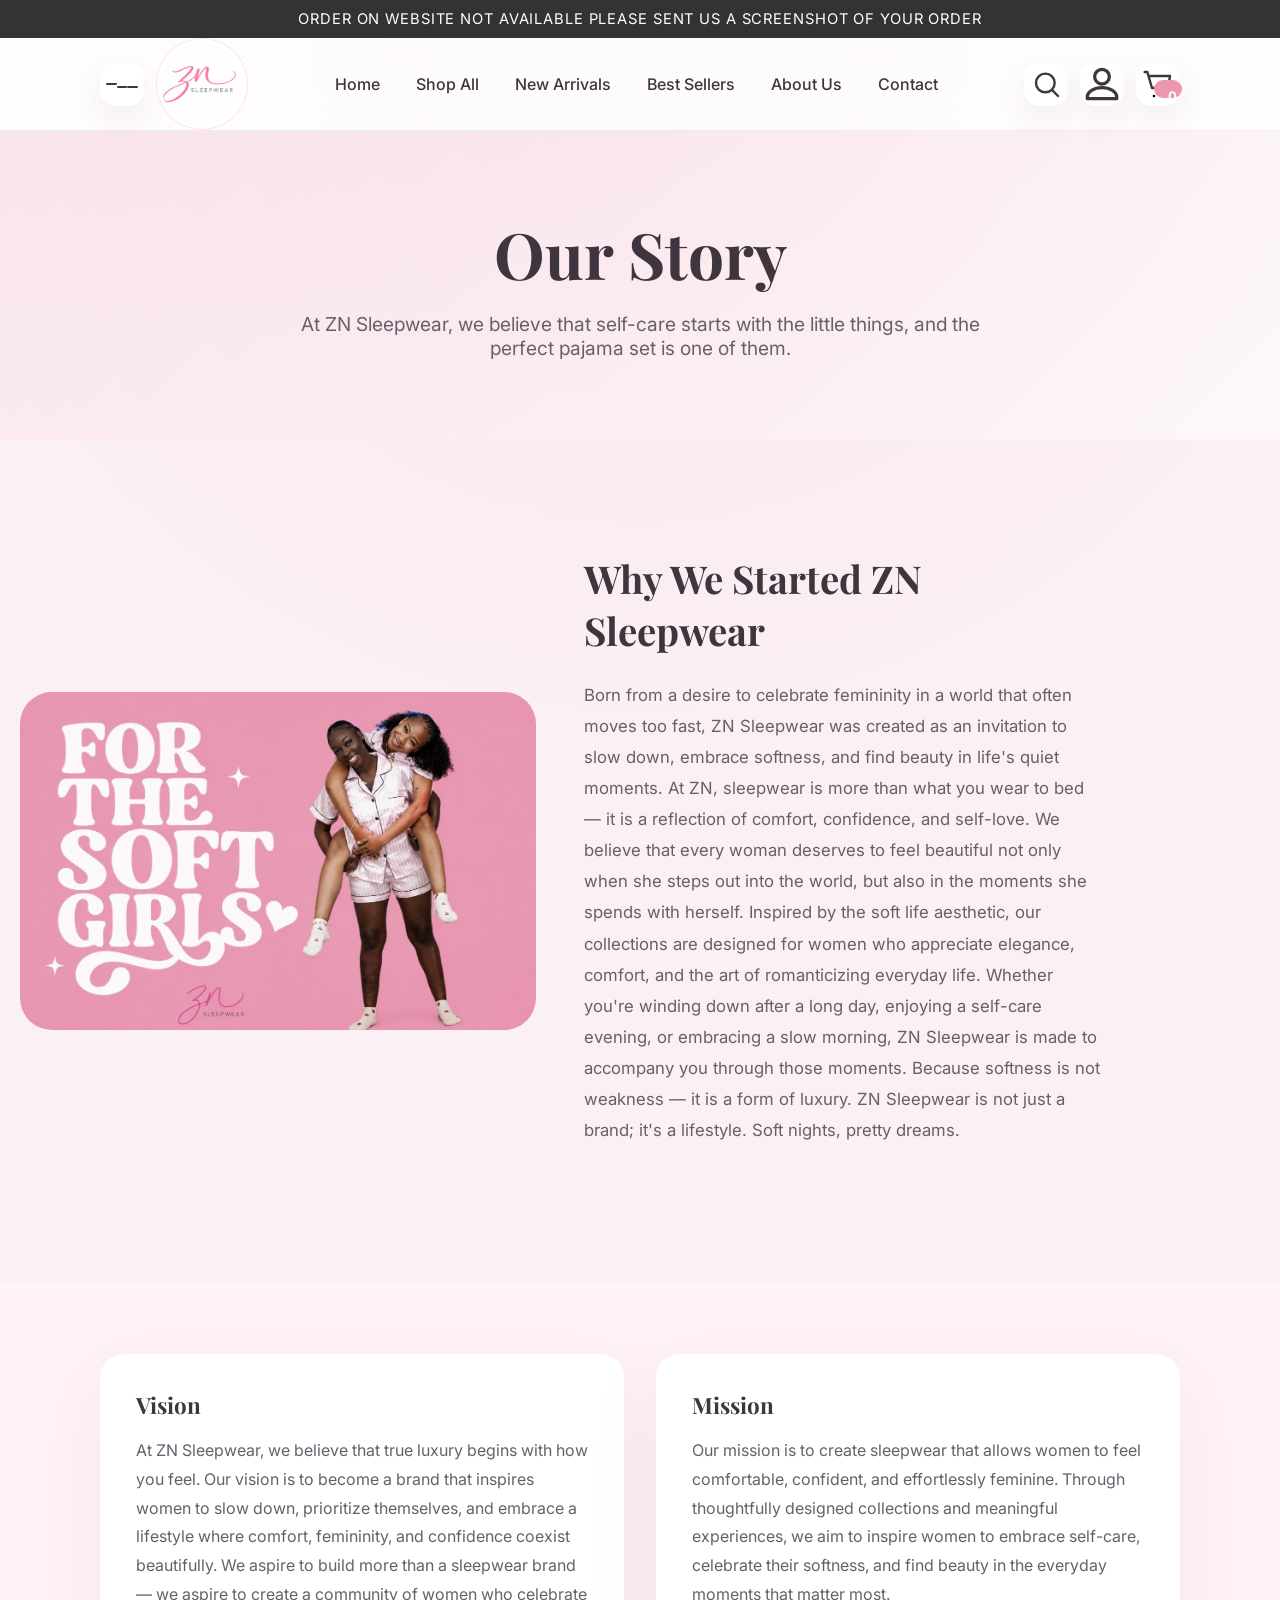
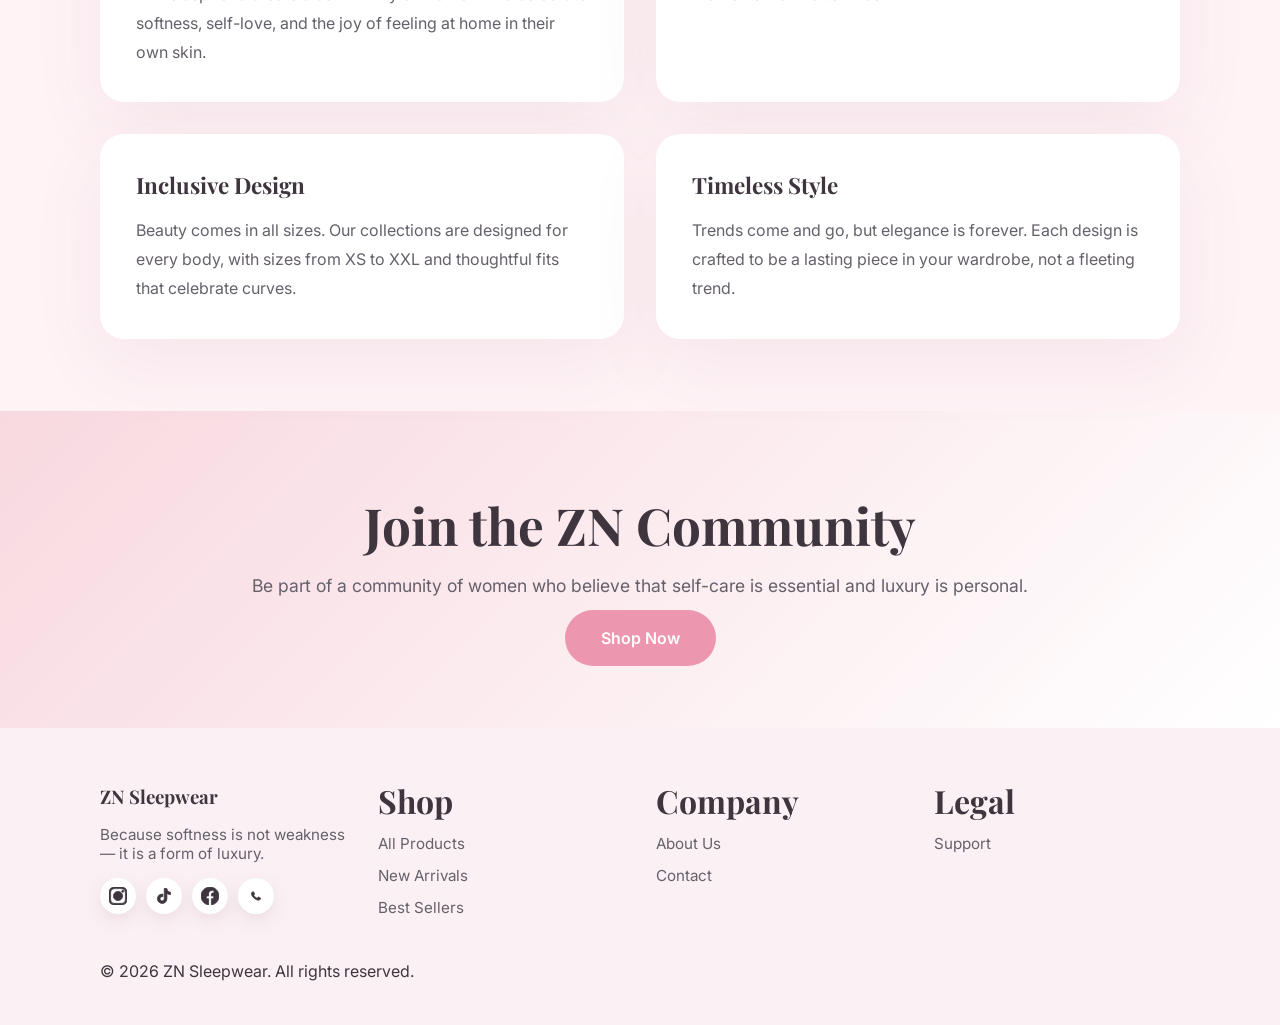
==== commit 38393ab8: "geupdate" ====
--- a/about.html
+++ b/about.html
@@ -208,7 +208,7 @@
       <div class="cart-summary">
         <div class="summary-row">
           <span>Subtotal</span>
-          <strong id="cartSubtotal">$0.00</strong>
+          <strong id="cartSubtotal">SRD0.00</strong>
         </div>
         <div class="summary-row">
           <span>Shipping</span>
--- a/css/style.css
+++ b/css/style.css
@@ -122,6 +122,10 @@
   border-radius: 999px;
 }
 
+.nav-toggle span + span {
+  margin-top: 6px;
+}
+
 .header-actions {
   display: flex;
   align-items: center;
@@ -168,6 +172,7 @@
 }
 
 .search-box {
+  position: relative;
   padding: 18px 0;
 }
 
@@ -181,7 +186,7 @@
   box-shadow: inset 0 2px 8px rgba(124, 82, 97, 0.05);
 }
 
-.hero {
+ .hero {
   position: relative;
   min-height: 88vh;
   display: flex;
@@ -197,6 +202,7 @@
   width: 100%;
   height: 100%;
   object-fit: cover;
+  object-position: center;
   filter: saturate(0.95) brightness(0.95);
 }
 
@@ -334,6 +340,8 @@
   box-shadow: var(--shadow);
   position: relative;
   transition: transform 220ms ease, box-shadow 220ms ease;
+  will-change: transform;
+  backface-visibility: hidden;
 }
 
 .product-card:hover {
@@ -343,6 +351,7 @@
 .product-image {
   position: relative;
   overflow: hidden;
+  contain: layout;
 }
 
 .product-image img {
@@ -350,6 +359,10 @@
   height: 70vh;
   object-fit: cover;
   transition: transform 320ms ease;
+  will-change: transform;
+  backface-visibility: hidden;
+  -webkit-font-smoothing: antialiased;
+  -moz-osx-font-smoothing: grayscale;
 }
 
 .product-img-clickable {
@@ -600,7 +613,8 @@
   transform: translateX(0);
 }
 
-.drawer-backdrop {
+.drawer-backdrop,
+.backdrop {
   position: fixed;
   inset: 0;
   background: rgba(0, 0, 0, 0.32);
@@ -610,7 +624,9 @@
   z-index: 35;
 }
 
-.drawer-backdrop.open {
+.drawer-backdrop.open,
+.backdrop.open {
+  display: block !important;
   opacity: 1;
   pointer-events: all;
 }
@@ -897,6 +913,57 @@
   }
 }
 
+@media (max-width: 860px) {
+  .desktop-nav {
+    display: none;
+  }
+
+  .header-inner {
+    flex-wrap: wrap;
+    min-height: auto;
+    padding: 12px 0;
+  }
+
+  .hero {
+    min-height: 72vh;
+    padding: 24px 0 18px;
+  }
+
+  .hero-copy {
+    width: 100%;
+    padding: 28px 22px;
+    border-radius: 24px;
+  }
+
+  .hero-copy h1 {
+    font-size: clamp(2.5rem, 10vw, 4rem);
+  }
+
+  .hero-copy p {
+    font-size: 1rem;
+  }
+
+  .about-grid,
+  .footer-grid {
+    grid-template-columns: 1fr;
+  }
+}
+
+@media (max-width: 640px) {
+  .header-actions {
+    width: 100%;
+    justify-content: flex-end;
+  }
+
+  .product-grid {
+    grid-template-columns: 1fr;
+  }
+
+  .search-box {
+    padding-bottom: 12px;
+  }
+}
+
 /* Modal */
 .modal {
   position: fixed;
@@ -1065,6 +1132,54 @@
   gap: 40px;
 }
 
+.product-detail-grid {
+  display: grid;
+  grid-template-columns: 1.15fr 0.85fr;
+  gap: 40px;
+  align-items: start;
+}
+
+.product-detail-image img {
+  width: 100%;
+  border-radius: 28px;
+  object-fit: cover;
+  height: 100%;
+  min-height: 420px;
+}
+
+.product-detail-copy h1 {
+  font-family: 'Playfair Display', serif;
+  font-size: clamp(2.6rem, 5vw, 3.4rem);
+  margin: 16px 0;
+  color: var(--text);
+}
+
+.product-detail-copy .price {
+  font-size: 2rem;
+  margin: 0 0 18px;
+  color: var(--text);
+}
+
+.product-page-section {
+  padding: 60px 0;
+}
+
+.product-not-found {
+  text-align: center;
+  padding: 80px 20px;
+}
+
+.product-not-found p {
+  color: var(--gray);
+  margin: 24px 0;
+}
+
+@media (max-width: 860px) {
+  .product-detail-grid {
+    grid-template-columns: 1fr;
+  }
+}
+
 .product-modal-gallery {
   display: flex;
   flex-direction: column;
